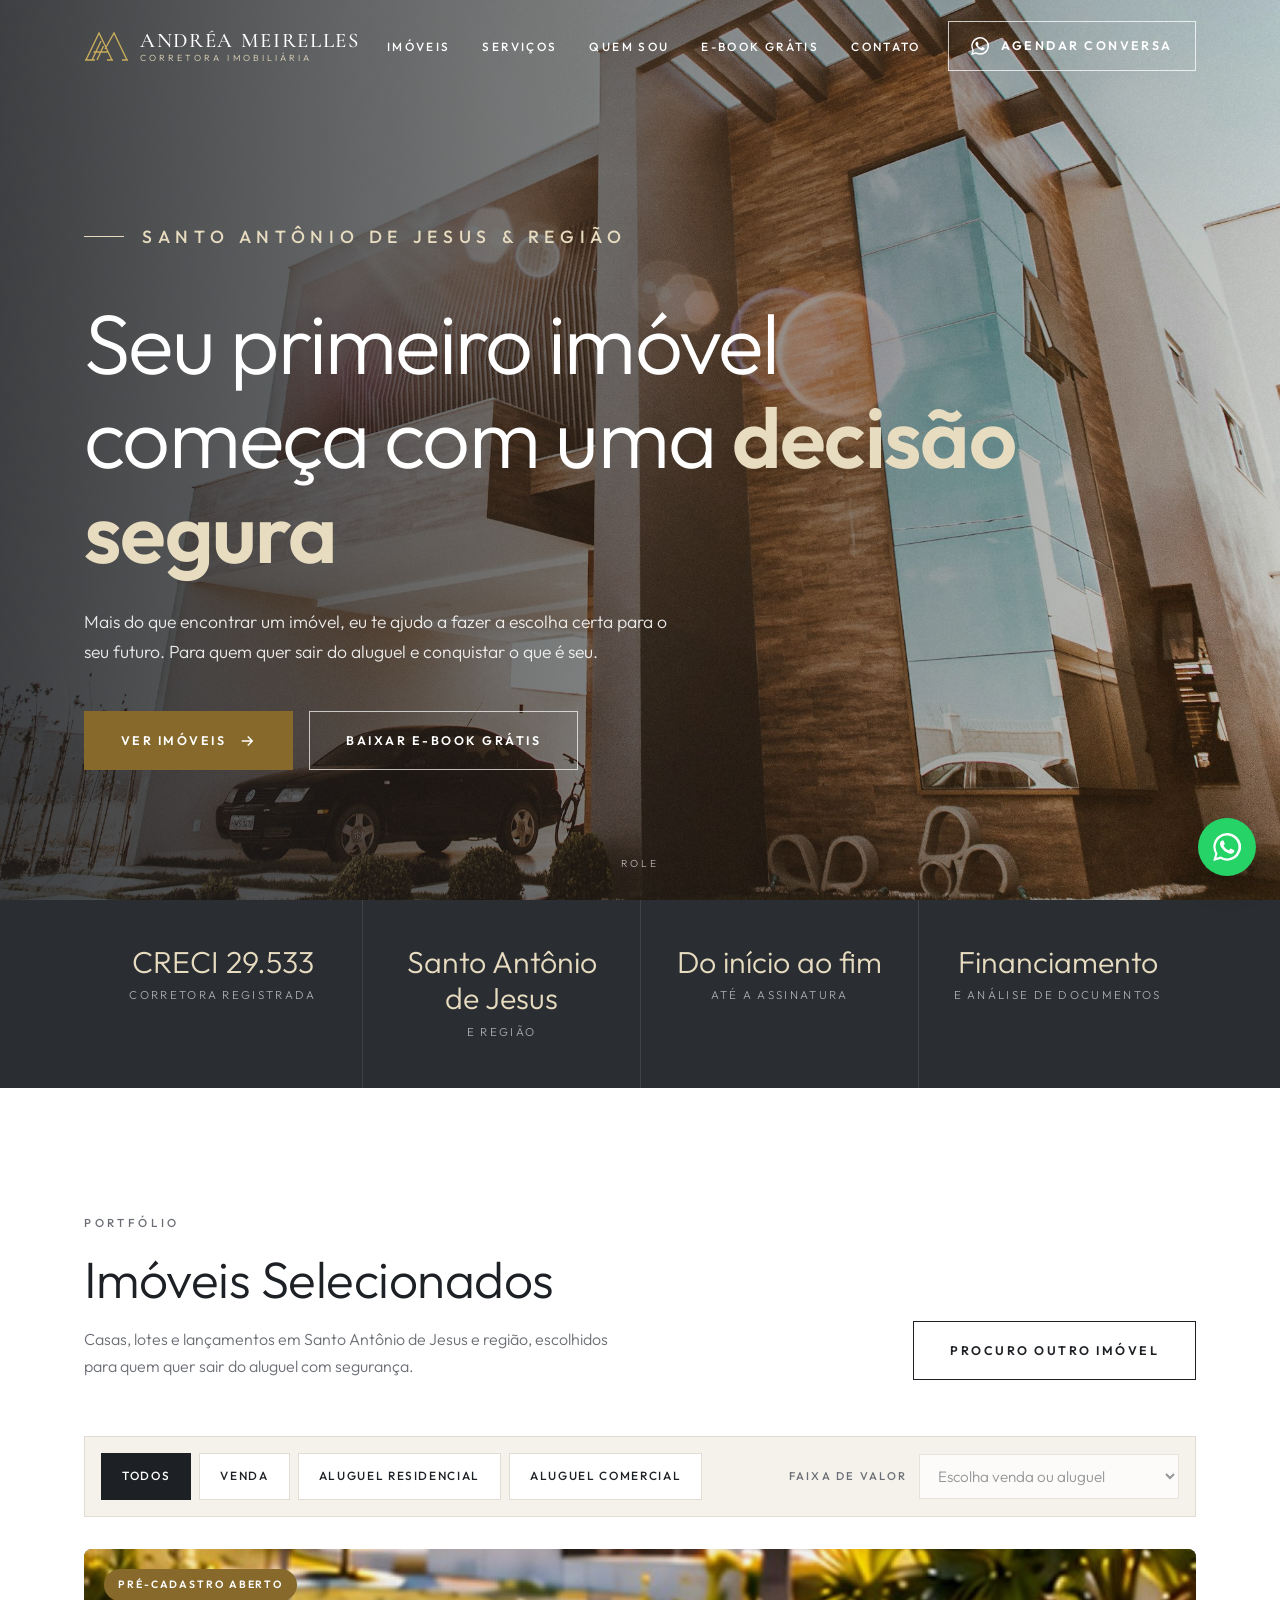
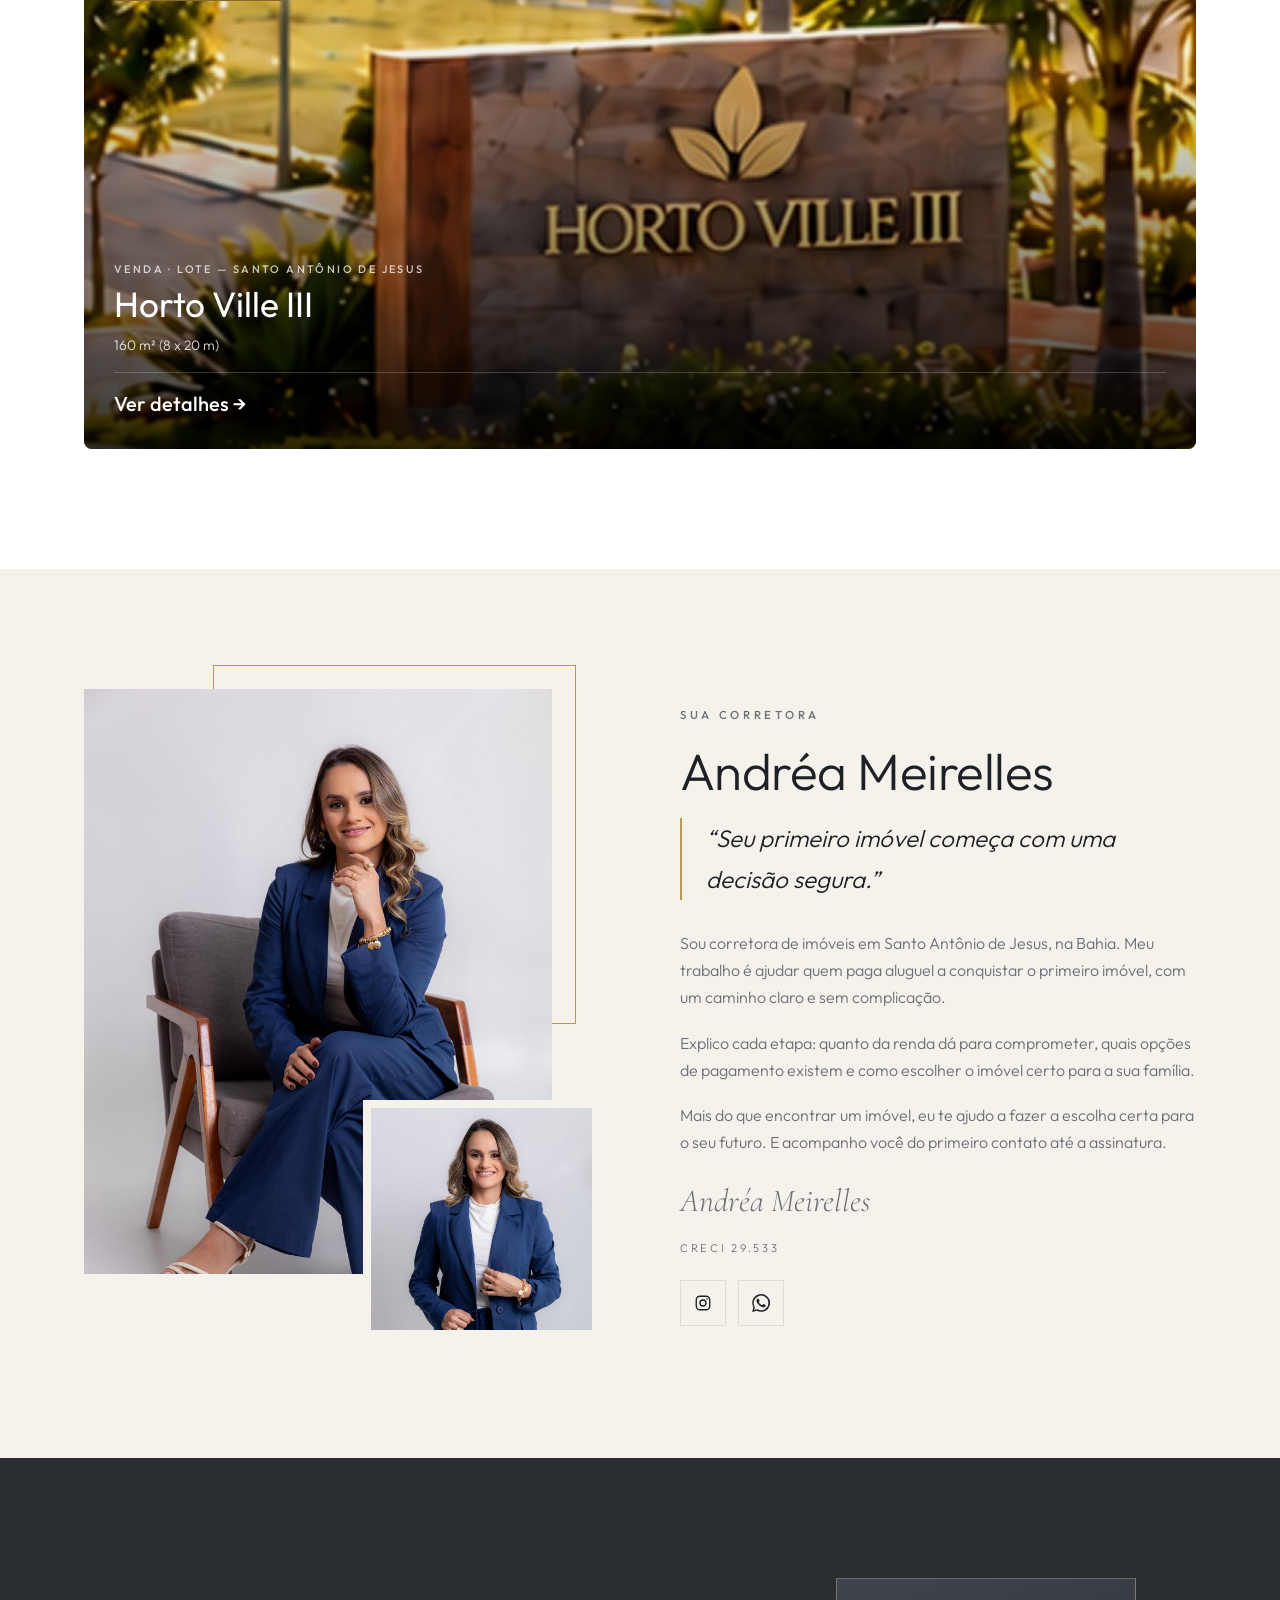
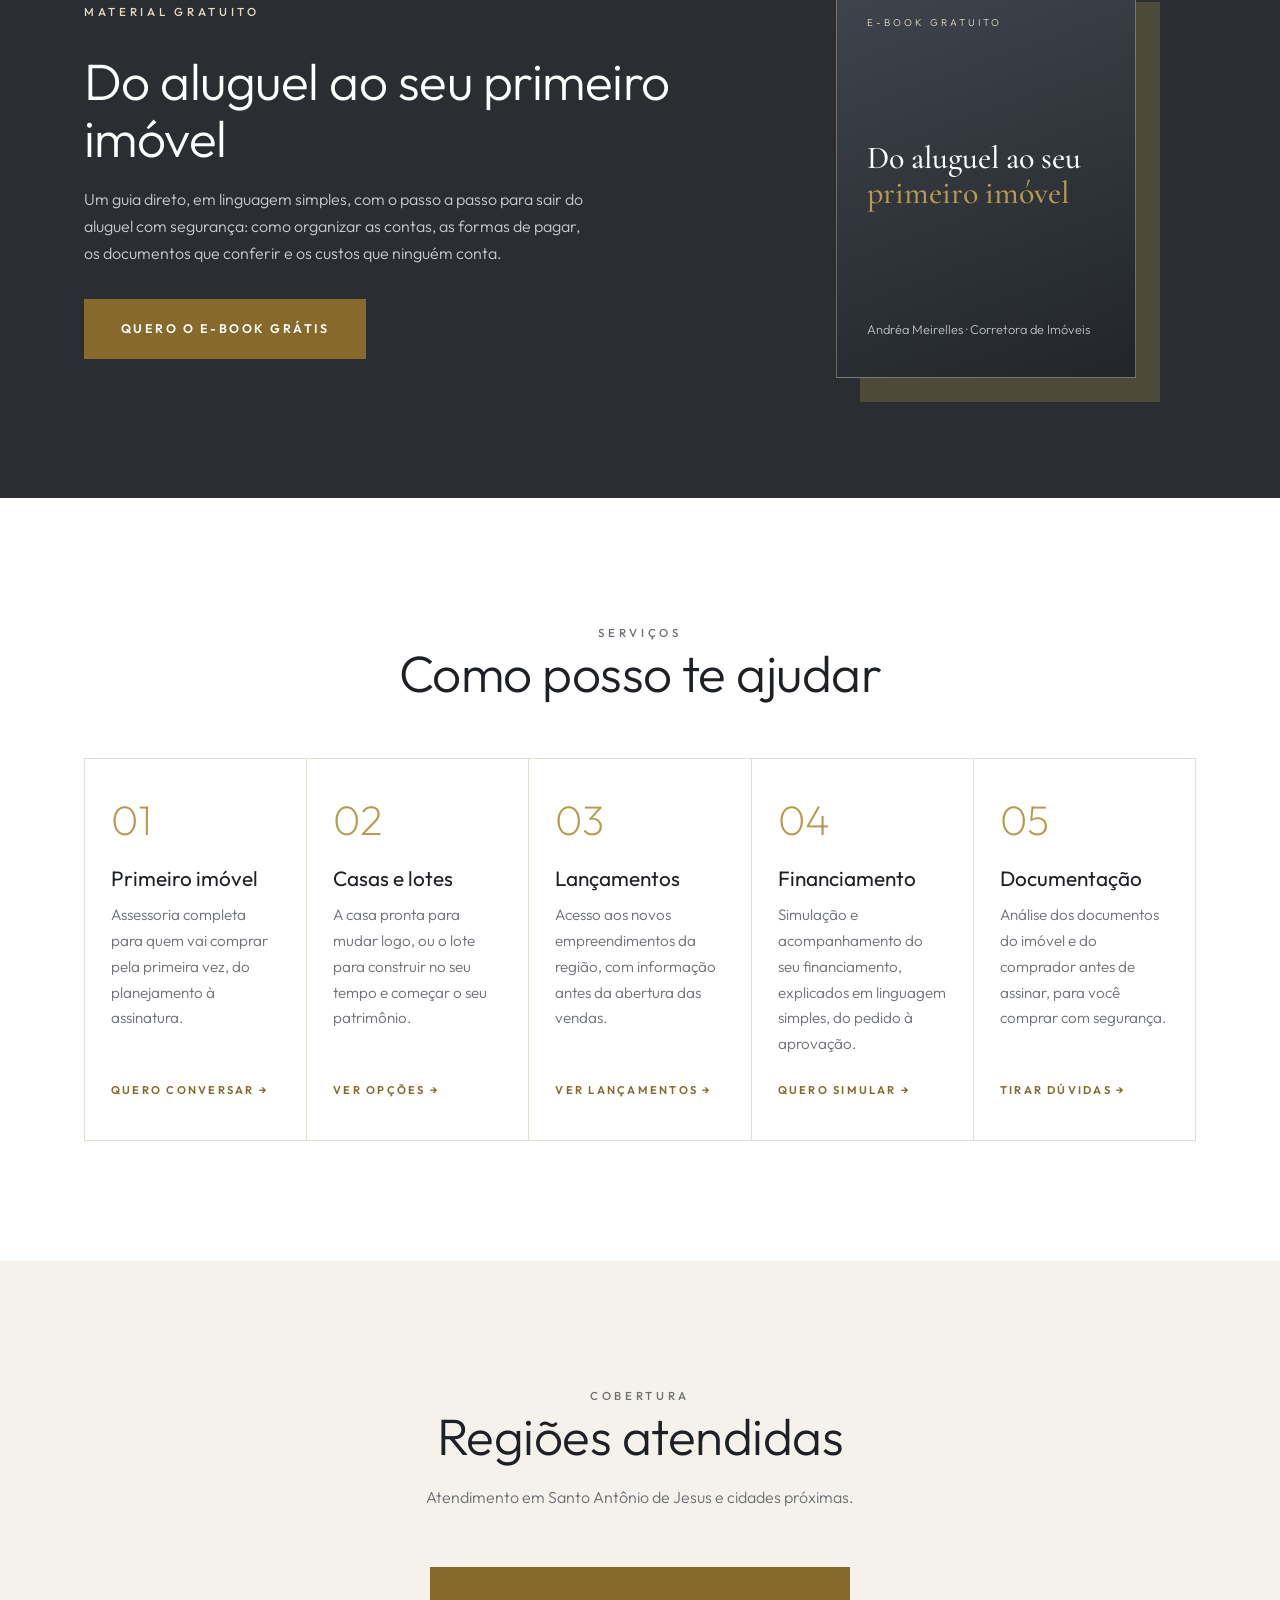
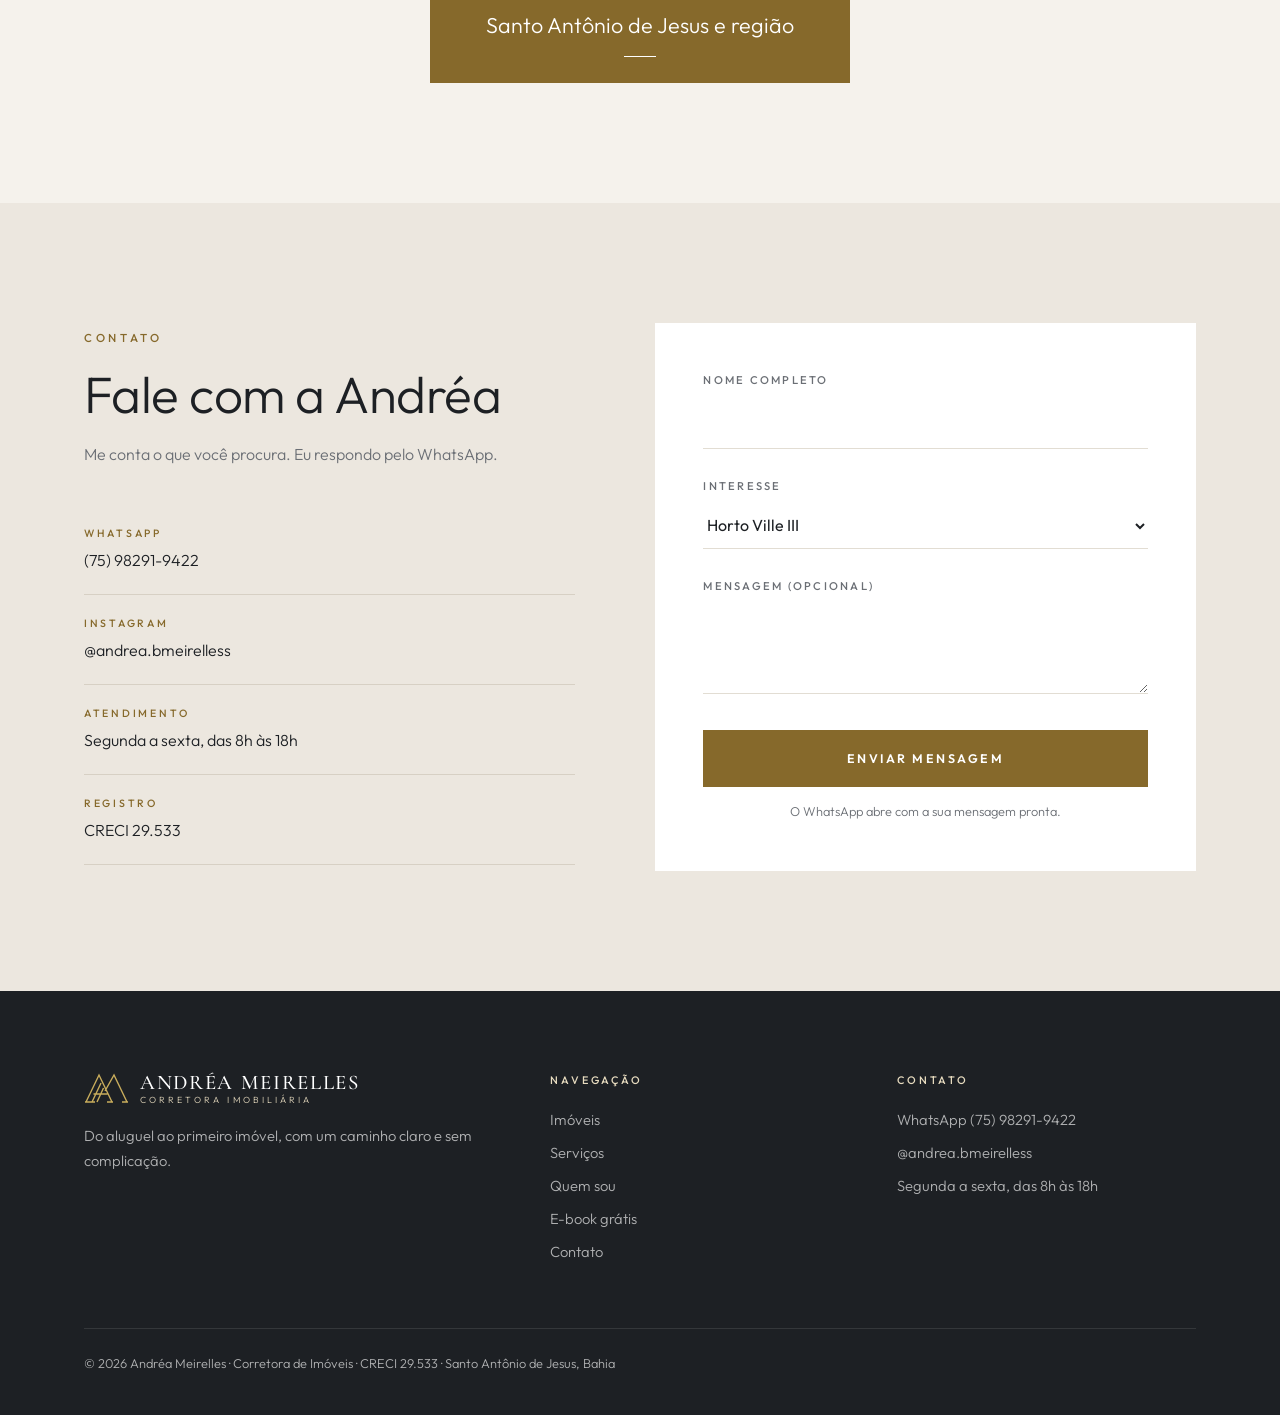
==== index.html @ 2ab8256c "setup: site da corretora com imóveis, filtros, e-book e painel de edição Co-Authored-By: Claude Opus" ====
<!doctype html>
<html lang="pt-BR">
<head>
<meta charset="utf-8">
<meta name="viewport" content="width=device-width, initial-scale=1">
<title>Andréa Meirelles | Corretora de Imóveis em Santo Antônio de Jesus</title>
<meta name="description" content="Andréa Meirelles, corretora de imóveis (CRECI 29.533) em Santo Antônio de Jesus (BA). Terrenos, lotes e lançamentos para quem quer sair do aluguel. Pré-cadastro do Horto Ville III aberto.">
<meta property="og:title" content="Andréa Meirelles | Corretora de Imóveis">
<meta property="og:description" content="Seu primeiro imóvel começa com uma decisão segura.">
<meta property="og:image" content="https://andrea-meirelles.vercel.app/andrea-meirelles.jpg">
<link rel="preconnect" href="https://fonts.googleapis.com">
<link rel="preconnect" href="https://fonts.gstatic.com" crossorigin>
<link href="https://fonts.googleapis.com/css2?family=Outfit:wght@200;300;400;500;600&family=Cormorant+Garamond:ital,wght@0,500;1,500&display=swap" rel="stylesheet">
<link rel="stylesheet" href="/assets/style.css">
</head>
<body data-page="home">

<header class="top" id="top"></header>

<main>
  <section class="hero" id="inicio">
    <img class="hero-bg" id="hero-bg" alt="">
    <div class="wrap">
      <p class="eyebrow" id="hero-eyebrow"></p>
      <h1 id="hero-title"></h1>
      <p id="hero-text"></p>
      <div class="actions">
        <a class="btn btn-gold" href="#imoveis">Ver imóveis <svg viewBox="0 0 24 24" fill="none" stroke="currentColor" stroke-width="2" aria-hidden="true"><path d="M5 12h14M13 6l6 6-6 6"/></svg></a>
        <a class="btn btn-ghost" href="/ebook.html">Baixar e-book grátis</a>
      </div>
    </div>
    <span class="scroll-hint">Role</span>
  </section>

  <section class="stats" aria-label="Credenciais">
    <ul class="wrap">
      <li><strong id="stat-creci">CRECI</strong><span>Corretora registrada</span></li>
      <li><strong>Santo Antônio de Jesus</strong><span>e região</span></li>
      <li><strong>Do início ao fim</strong><span>até a assinatura</span></li>
      <li><strong>Financiamento</strong><span>e análise de documentos</span></li>
    </ul>
  </section>

  <section class="portfolio sec" id="imoveis">
    <div class="wrap">
      <div class="sec-head split reveal">
        <div>
          <p class="eyebrow">Portfólio</p>
          <h2 id="imoveis-titulo"></h2>
          <p id="imoveis-texto"></p>
        </div>
        <a class="btn btn-line" data-wa="Olá, Andréa! Quero saber de outros imóveis disponíveis." href="#" target="_blank" rel="noopener">Procuro outro imóvel</a>
      </div>
      <div class="filters reveal" role="search" aria-label="Filtrar imóveis">
        <div class="fin-tabs" id="fin-tabs">
          <button type="button" class="on" data-fin="" aria-pressed="true">Todos</button>
          <button type="button" data-fin="Venda" aria-pressed="false">Venda</button>
          <button type="button" data-fin="Aluguel residencial" aria-pressed="false">Aluguel residencial</button>
          <button type="button" data-fin="Aluguel comercial" aria-pressed="false">Aluguel comercial</button>
        </div>
        <label class="faixa"><span>Faixa de valor</span><select id="faixa"></select></label>
      </div>
      <div class="grid" id="grid"></div>
    </div>
  </section>

  <section class="video-sec sec" id="video">
    <div class="wrap">
      <div class="sec-head center reveal">
        <p class="eyebrow">Vídeo</p>
        <h2 id="video-titulo"></h2>
        <p id="video-texto"></p>
      </div>
      <div class="reveal" id="video-box"></div>
    </div>
  </section>

  <section class="sec" id="sobre">
    <div class="wrap about">
      <div class="about-pics reveal">
        <img class="main" id="sobre-foto" alt="Andréa Meirelles">
        <img class="small" id="sobre-foto-2" alt="Andréa Meirelles">
      </div>
      <div class="about-text reveal">
        <p class="eyebrow">Sua corretora</p>
        <h2>Andréa Meirelles</h2>
        <blockquote id="sobre-frase"></blockquote>
        <div id="sobre-texto"></div>
        <p class="sign">Andréa Meirelles</p>
        <p class="creci" id="sobre-creci"></p>
        <div class="socials">
          <a id="sobre-ig" href="#" target="_blank" rel="noopener" aria-label="Instagram"><svg viewBox="0 0 24 24" fill="none" stroke="currentColor" stroke-width="1.8" aria-hidden="true"><rect x="3" y="3" width="18" height="18" rx="5"/><circle cx="12" cy="12" r="4"/><circle cx="17.5" cy="6.5" r="1" fill="currentColor" stroke="none"/></svg></a>
          <a id="sobre-wa" href="#" target="_blank" rel="noopener" aria-label="WhatsApp" class="wa-icon"></a>
        </div>
      </div>
    </div>
  </section>

  <section class="ebook-band sec">
    <div class="wrap">
      <div class="reveal">
        <p class="eyebrow">Material gratuito</p>
        <h2>Do aluguel ao seu primeiro imóvel</h2>
        <p>Um guia direto, em linguagem simples, com o passo a passo para sair do aluguel com segurança: como organizar as contas, as formas de pagar, os documentos que conferir e os custos que ninguém conta.</p>
        <a class="btn btn-gold" href="/ebook.html">Quero o e-book grátis</a>
      </div>
      <div class="cover reveal" aria-hidden="true">
        <small>E-book gratuito</small>
        <strong>Do aluguel ao seu <em>primeiro imóvel</em></strong>
        <span>Andréa Meirelles · Corretora de Imóveis</span>
      </div>
    </div>
  </section>

  <section class="services sec" id="servicos">
    <div class="wrap">
      <div class="sec-head center reveal">
        <p class="eyebrow">Serviços</p>
        <h2>Como posso te ajudar</h2>
      </div>
      <div class="svc-grid reveal">
        <a class="svc" data-wa="Olá, Andréa! Quero ajuda para comprar meu primeiro imóvel." href="#" target="_blank" rel="noopener">
          <span class="n">01</span><h3>Primeiro imóvel</h3>
          <p>Assessoria completa para quem vai comprar pela primeira vez, do planejamento à assinatura.</p>
          <span class="more">Quero conversar →</span>
        </a>
        <a class="svc" data-wa="Olá, Andréa! Tenho interesse em casas e lotes." href="#" target="_blank" rel="noopener">
          <span class="n">02</span><h3>Casas e lotes</h3>
          <p>A casa pronta para mudar logo, ou o lote para construir no seu tempo e começar o seu patrimônio.</p>
          <span class="more">Ver opções →</span>
        </a>
        <a class="svc" href="#imoveis">
          <span class="n">03</span><h3>Lançamentos</h3>
          <p>Acesso aos novos empreendimentos da região, com informação antes da abertura das vendas.</p>
          <span class="more">Ver lançamentos →</span>
        </a>
        <a class="svc" data-wa="Olá, Andréa! Quero ajuda com financiamento." href="#" target="_blank" rel="noopener">
          <span class="n">04</span><h3>Financiamento</h3>
          <p>Simulação e acompanhamento do seu financiamento, explicados em linguagem simples, do pedido à aprovação.</p>
          <span class="more">Quero simular →</span>
        </a>
        <a class="svc" data-wa="Olá, Andréa! Quero ajuda com a documentação do imóvel." href="#" target="_blank" rel="noopener">
          <span class="n">05</span><h3>Documentação</h3>
          <p>Análise dos documentos do imóvel e do comprador antes de assinar, para você comprar com segurança.</p>
          <span class="more">Tirar dúvidas →</span>
        </a>
      </div>
    </div>
  </section>

  <section class="sec" aria-labelledby="regioes-titulo">
    <div class="wrap">
      <div class="sec-head center reveal">
        <p class="eyebrow">Cobertura</p>
        <h2 id="regioes-titulo">Regiões atendidas</h2>
        <p>Atendimento em Santo Antônio de Jesus e cidades próximas.</p>
      </div>
      <ul class="cities reveal" id="cidades"></ul>
    </div>
  </section>

  <section class="contact-sec sec" id="contato">
    <div class="wrap contact">
      <div class="reveal">
        <p class="eyebrow">Contato</p>
        <h2>Fale com a Andréa</h2>
        <p style="color:var(--muted)">Me conta o que você procura. Eu respondo pelo WhatsApp.</p>
        <ul class="info" id="info"></ul>
      </div>
      <form class="form reveal" id="contato-form" novalidate>
        <label for="f-nome">Nome completo</label>
        <input id="f-nome" name="nome" type="text" autocomplete="name" required>
        <label for="f-interesse">Interesse</label>
        <select id="f-interesse" name="interesse"></select>
        <label for="f-msg">Mensagem (opcional)</label>
        <textarea id="f-msg" name="mensagem"></textarea>
        <button class="btn btn-gold" type="submit">Enviar mensagem</button>
        <p class="note">O WhatsApp abre com a sua mensagem pronta.</p>
      </form>
    </div>
  </section>
</main>

<footer class="foot" id="foot"></footer>

<a class="float-wa wa-icon" id="float-wa" href="https://wa.me/5575982919422" target="_blank" rel="noopener" aria-label="Falar com a Andréa no WhatsApp"></a>

<script src="/assets/app.js"></script>
</body>
</html>
---- assets/style.css ----
:root {
  --ink: #1d2024;
  --graphite: #3f454d;
  --graphite-deep: #2a2e33;
  --gold: #b89a4e;
  --gold-dark: #86692b;
  --gold-soft: #e8dcc0;
  --cream: #f5f2ec;
  --sand: #ece7df;
  --white: #ffffff;
  --muted: #6b6f75;
  --line: #e2ddd3;
  --wa: #25d366;
}
* { box-sizing: border-box; margin: 0; padding: 0; }
html { scroll-behavior: smooth; }
body {
  font-family: "Outfit", system-ui, sans-serif;
  font-weight: 300;
  background: var(--cream);
  color: var(--ink);
  line-height: 1.7;
  -webkit-font-smoothing: antialiased;
}
a { color: inherit; }
img { display: block; max-width: 100%; }
button { font: inherit; cursor: pointer; }
.wrap { max-width: 1240px; margin: 0 auto; padding: 0 64px; }
section { scroll-margin-top: 90px; }
[hidden] { display: none !important; }

.eyebrow {
  display: inline-block;
  font-size: .72rem;
  font-weight: 500;
  letter-spacing: .32em;
  text-transform: uppercase;
  color: var(--gold-dark);
  margin-bottom: 18px;
}
h1, h2, h3 { font-weight: 300; line-height: 1.12; color: var(--ink); }
h2 { font-size: clamp(2.1rem, 4.2vw, 3.2rem); margin-bottom: 18px; letter-spacing: -.01em; }
.sec { padding: 120px 0; }
.sec-head { margin-bottom: 56px; }
.sec-head p { color: var(--muted); max-width: 34em; }
.sec-head.center { text-align: center; }
.sec-head.center p { margin: 0 auto; }
.sec-head.split { display: flex; justify-content: space-between; align-items: flex-end; gap: 32px; }

/* Botões */
.btn {
  display: inline-flex;
  align-items: center;
  justify-content: center;
  gap: 12px;
  padding: 18px 36px;
  font-size: .78rem;
  font-weight: 600;
  letter-spacing: .2em;
  text-transform: uppercase;
  text-decoration: none;
  border: 1px solid transparent;
  transition: background .2s ease, color .2s ease, border-color .2s ease, transform .2s ease;
}
.btn svg { width: 18px; height: 18px; flex: none; }
.btn-gold { background: var(--gold-dark); color: #fff; }
.btn-gold:hover { background: #6f5622; }
.btn-line { border-color: var(--ink); color: var(--ink); background: transparent; }
.btn-line:hover { background: var(--ink); color: #fff; }
.btn-wa { background: var(--wa); color: #fff; }
.btn-wa:hover { background: #1eb956; }
.btn-ghost { border-color: rgba(255,255,255,.7); color: #fff; }
.btn-ghost:hover { background: rgba(255,255,255,.12); }

/* Cabeçalho */
.top {
  position: fixed;
  inset: 0 0 auto 0;
  z-index: 40;
  transition: background .3s ease, box-shadow .3s ease;
}
.top .wrap { display: flex; align-items: center; justify-content: space-between; height: 92px; gap: 24px; }
.top.solid, body.inner .top { background: rgba(245, 242, 236, .97); box-shadow: 0 1px 0 var(--line); }
.logo { display: flex; align-items: center; gap: 12px; text-decoration: none; color: #fff; }
.logo svg { width: 44px; height: 30px; flex: none; }
.logo span { display: flex; flex-direction: column; line-height: 1.15; white-space: nowrap; }
.logo strong { font-family: "Cormorant Garamond", Georgia, serif; font-weight: 500; font-size: 1.3rem; letter-spacing: .08em; text-transform: uppercase; }
.logo small { font-size: .56rem; letter-spacing: .34em; text-transform: uppercase; color: var(--gold-soft); }
.top.solid .logo, body.inner .logo { color: var(--ink); }
.top.solid .logo small, body.inner .logo small { color: var(--gold-dark); }
.menu { display: flex; gap: 32px; list-style: none; white-space: nowrap; }
.menu a { font-size: .74rem; font-weight: 500; letter-spacing: .2em; text-transform: uppercase; text-decoration: none; color: #fff; }
.menu a:hover { color: var(--gold-soft); }
.top.solid .menu a, body.inner .menu a { color: var(--ink); }
.top.solid .menu a:hover, body.inner .menu a:hover { color: var(--gold-dark); }
.top .btn { white-space: nowrap; padding: 13px 22px; border-color: rgba(255,255,255,.75); color: #fff; }
.top .btn:hover { background: rgba(255,255,255,.12); }
.top.solid .btn, body.inner .top .btn { border-color: var(--ink); color: var(--ink); }
.top.solid .btn:hover, body.inner .top .btn:hover { background: var(--ink); color: #fff; }

/* Capa */
.hero {
  position: relative;
  min-height: 100vh;
  min-height: 100svh;
  display: flex;
  align-items: center;
  color: #fff;
  overflow: hidden;
  background: var(--graphite-deep);
}
.hero-bg { position: absolute; inset: 0; width: 100%; height: 100%; object-fit: cover; object-position: center 68%; }
.hero::after {
  content: "";
  position: absolute;
  inset: 0;
  background: linear-gradient(90deg, rgba(20,22,26,.82) 0%, rgba(20,22,26,.55) 45%, rgba(20,22,26,.2) 100%);
}
.hero .wrap { position: relative; z-index: 1; width: 100%; padding-top: 92px; }
.hero .eyebrow { color: var(--gold-soft); display: flex; align-items: center; gap: 18px; }
.hero .eyebrow::before { content: ""; width: 40px; height: 1px; background: currentColor; }
.hero h1 { color: #fff; font-size: clamp(2.8rem, 6.6vw, 5.6rem); max-width: 11.5em; margin-bottom: 28px; letter-spacing: -.02em; }
.hero h1 b { font-weight: 600; color: var(--gold-soft); }
.hero p { max-width: 34em; font-size: 1.1rem; color: rgba(255,255,255,.88); margin-bottom: 44px; }
.hero .actions { display: flex; flex-wrap: wrap; gap: 16px; }
.scroll-hint { position: absolute; z-index: 1; left: 50%; bottom: 28px; transform: translateX(-50%); font-size: .64rem; letter-spacing: .3em; color: rgba(255,255,255,.65); text-transform: uppercase; }

/* Números */
.stats { background: var(--graphite-deep); color: #fff; }
.stats ul { list-style: none; display: grid; grid-template-columns: repeat(4, 1fr); }
.stats li { padding: 44px 24px; text-align: center; border-left: 1px solid rgba(255,255,255,.1); }
.stats li:first-child { border-left: 0; }
.stats strong { display: block; font-size: 1.9rem; font-weight: 300; color: var(--gold-soft); line-height: 1.2; }
.stats span { font-size: .72rem; letter-spacing: .2em; text-transform: uppercase; color: rgba(255,255,255,.6); }

/* Grade de imóveis */
.portfolio { background: var(--white); }
.grid { display: grid; grid-template-columns: repeat(3, 1fr); gap: 24px; }
.grid.lead { grid-template-columns: 2fr 1fr; grid-auto-rows: 290px; }
.grid.lead .card:first-child { grid-row: span 2; }
.grid.single { grid-template-columns: 1fr; grid-auto-rows: 500px; }
.card {
  position: relative;
  display: block;
  min-height: 290px;
  border-radius: 8px;
  overflow: hidden;
  text-decoration: none;
  color: #fff;
  background: var(--graphite);
}
.card img { position: absolute; inset: 0; width: 100%; height: 100%; object-fit: cover; transition: transform .6s ease; }
.card:hover img { transform: scale(1.05); }
.card::after { content: ""; position: absolute; inset: 0; background: linear-gradient(180deg, rgba(0,0,0,.05) 25%, rgba(0,0,0,.82) 100%); }
.card-body { position: absolute; z-index: 1; left: 0; right: 0; bottom: 0; padding: 28px 30px; }
.card .loc { font-size: .68rem; font-weight: 500; letter-spacing: .22em; text-transform: uppercase; color: rgba(255,255,255,.75); margin-bottom: 6px; }
.card h3 { color: #fff; font-size: 1.6rem; font-weight: 400; margin-bottom: 10px; }
.grid.lead .card:first-child h3, .grid.single .card h3 { font-size: 2.2rem; }
.card .meta { display: flex; flex-wrap: wrap; gap: 6px 18px; font-size: .86rem; color: rgba(255,255,255,.85); }
.card .price { margin-top: 14px; padding-top: 14px; border-top: 1px solid rgba(255,255,255,.2); font-size: 1.25rem; font-weight: 500; }
.tag {
  position: absolute;
  z-index: 1;
  top: 20px;
  left: 20px;
  background: var(--gold-dark);
  color: #fff;
  font-size: .66rem;
  font-weight: 600;
  letter-spacing: .18em;
  text-transform: uppercase;
  padding: 7px 14px;
  border-radius: 999px;
}
.empty { color: var(--muted); }

/* Vídeo destaque */
.video-sec { background: var(--cream); }
.video-frame { position: relative; aspect-ratio: 16 / 9; border: 6px solid var(--gold); background: #000; }
.video-frame iframe { position: absolute; inset: 0; width: 100%; height: 100%; border: 0; }
.video-frame.vertical { aspect-ratio: 9 / 16; max-width: 420px; margin: 0 auto; }

/* Especialista */
.about { display: grid; grid-template-columns: 1fr 1fr; gap: 80px; align-items: center; }
.about-pics { position: relative; padding: 0 48px 64px 0; }
.about-pics::before { content: ""; position: absolute; top: -24px; right: 24px; width: 70%; height: 55%; border: 1px solid var(--gold); }
.about-pics .main { position: relative; width: 100%; aspect-ratio: 4 / 5; object-fit: cover; object-position: center 20%; }
.about-pics .small { position: absolute; right: 0; bottom: 0; width: 46%; aspect-ratio: 1; object-fit: cover; object-position: center 15%; border: 8px solid var(--cream); }
.about-text blockquote { font-size: 1.5rem; font-style: italic; font-weight: 300; border-left: 2px solid var(--gold); padding-left: 24px; margin: 8px 0 30px; color: var(--ink); }
.about-text p { color: var(--muted); margin-bottom: 18px; }
.sign { font-family: "Cormorant Garamond", Georgia, serif; font-style: italic; font-size: 2rem; color: var(--gold-dark); margin-top: 26px; line-height: 1.2; }
.creci { font-size: .7rem; letter-spacing: .24em; text-transform: uppercase; color: var(--muted); }
.socials { display: flex; gap: 12px; margin-top: 22px; }
.socials a { width: 46px; height: 46px; border: 1px solid var(--line); display: grid; place-items: center; color: var(--ink); transition: border-color .2s ease, color .2s ease; }
.socials a:hover { border-color: var(--gold); color: var(--gold-dark); }
.socials svg { width: 18px; height: 18px; }

/* E-book */
.ebook-band { background: var(--graphite-deep); color: #fff; overflow: hidden; }
.ebook-band .wrap { display: grid; grid-template-columns: 1.2fr .8fr; gap: 64px; align-items: center; }
.ebook-band h2 { color: #fff; }
.ebook-band p { color: rgba(255,255,255,.75); margin-bottom: 32px; max-width: 32em; }
.ebook-band .eyebrow { color: var(--gold-soft); }
.cover {
  aspect-ratio: 3 / 4;
  max-width: 300px;
  margin: 0 auto;
  background: linear-gradient(160deg, #3f454d, #22262b);
  border: 1px solid rgba(232, 220, 192, .35);
  box-shadow: 24px 24px 0 rgba(184, 154, 78, .25);
  padding: 36px 30px;
  display: flex;
  flex-direction: column;
  justify-content: space-between;
  transform: rotate(-3deg);
}
.cover small { font-size: .62rem; letter-spacing: .3em; text-transform: uppercase; color: var(--gold-soft); }
.cover strong { font-family: "Cormorant Garamond", Georgia, serif; font-weight: 500; font-size: 2rem; line-height: 1.1; color: #fff; }
.cover em { font-style: normal; color: var(--gold); }
.cover span { font-size: .8rem; color: rgba(255,255,255,.7); }

/* Serviços */
.services { background: var(--white); }
.svc-grid { display: grid; grid-template-columns: repeat(5, 1fr); gap: 1px; background: var(--line); border: 1px solid var(--line); }
.svc { background: var(--white); padding: 40px 26px; text-decoration: none; display: flex; flex-direction: column; transition: background .2s ease; }
.svc:hover { background: var(--cream); }
.svc .n { font-size: 2.6rem; font-weight: 200; color: var(--gold); line-height: 1; margin-bottom: 26px; }
.svc h3 { font-size: 1.3rem; font-weight: 400; margin-bottom: 12px; }
.svc p { color: var(--muted); font-size: .95rem; flex: 1; }
.svc .more { margin-top: 24px; font-size: .7rem; font-weight: 600; letter-spacing: .2em; text-transform: uppercase; color: var(--gold-dark); }

/* Regiões */
.cities { display: flex; flex-wrap: wrap; justify-content: center; gap: 16px; list-style: none; }
.cities li { min-width: min(100%, 420px); text-align: center; }
.cities li::after { left: 50% !important; transform: translateX(-50%); }
.cities li {
  position: relative;
  padding: 40px 32px;
  background: var(--graphite);
  color: #fff;
  font-size: 1.35rem;
  font-weight: 300;
  overflow: hidden;
}
.cities li::after { content: ""; position: absolute; left: 32px; bottom: 26px; width: 32px; height: 1px; background: var(--gold); }
.cities li:first-child { background: var(--gold-dark); }
.cities li:first-child::after { background: #fff; }

/* Contato */
.contact-sec { background: var(--sand); }
.contact { display: grid; grid-template-columns: 1fr 1.1fr; gap: 80px; }
.info { list-style: none; margin-top: 36px; }
.info li { padding: 20px 0; border-bottom: 1px solid #d7d0c4; }
.info small { display: block; font-size: .66rem; font-weight: 500; letter-spacing: .26em; text-transform: uppercase; color: var(--gold-dark); margin-bottom: 4px; }
.info a { text-decoration: none; }
.info a:hover { color: var(--gold-dark); }
.form { background: var(--white); padding: 48px; }
.form label { display: block; font-size: .7rem; font-weight: 500; letter-spacing: .2em; text-transform: uppercase; color: var(--muted); margin-bottom: 8px; }
.form input, .form select, .form textarea {
  width: 100%;
  font: inherit;
  font-weight: 400;
  font-size: 1rem;
  color: var(--ink);
  background: transparent;
  border: 0;
  border-bottom: 1px solid var(--line);
  padding: 10px 0 12px;
  margin-bottom: 28px;
  border-radius: 0;
}
.form input:focus, .form select:focus, .form textarea:focus { outline: 0; border-bottom-color: var(--gold-dark); }
.form textarea { min-height: 90px; resize: vertical; }
.form .btn { width: 100%; border: 0; }
.form .note { font-size: .8rem; color: var(--muted); margin-top: 14px; text-align: center; }

/* Rodapé */
.foot { background: var(--ink); color: rgba(255,255,255,.65); padding: 80px 0 40px; font-size: .92rem; }
.foot-grid { display: grid; grid-template-columns: 1.4fr 1fr 1fr; gap: 48px; }
.foot h4 { font-size: .68rem; font-weight: 500; letter-spacing: .26em; text-transform: uppercase; color: var(--gold-soft); margin-bottom: 18px; }
.foot ul { list-style: none; }
.foot li { margin-bottom: 8px; }
.foot a { text-decoration: none; }
.foot a:hover { color: #fff; }
.foot .logo { color: #fff; margin-bottom: 18px; }
.foot-bottom { margin-top: 56px; padding-top: 24px; border-top: 1px solid rgba(255,255,255,.1); font-size: .8rem; }

/* WhatsApp flutuante */
.float-wa {
  position: fixed;
  right: 24px;
  bottom: 24px;
  z-index: 50;
  width: 58px;
  height: 58px;
  border-radius: 50%;
  background: var(--wa);
  color: #fff;
  display: grid;
  place-items: center;
  box-shadow: 0 10px 28px rgba(0,0,0,.22);
  transition: transform .2s ease;
}
.float-wa:hover { transform: scale(1.06); }
.float-wa svg { width: 28px; height: 28px; }

/* Página do imóvel */
.gallery { padding-top: 92px; background: var(--white); }
.stage { position: relative; height: min(72vh, 680px); background: var(--graphite-deep); overflow: hidden; }
.stage img { width: 100%; height: 100%; object-fit: contain; }
.stage .nav-btn {
  position: absolute;
  top: 50%;
  transform: translateY(-50%);
  width: 52px;
  height: 52px;
  border-radius: 50%;
  border: 0;
  background: rgba(255,255,255,.9);
  color: var(--ink);
  display: grid;
  place-items: center;
}
.stage .prev { left: 20px; }
.stage .next { right: 20px; }
.stage .nav-btn svg { width: 20px; height: 20px; }
.stage .count { position: absolute; right: 20px; bottom: 20px; background: rgba(0,0,0,.6); color: #fff; font-size: .8rem; padding: 6px 12px; border-radius: 999px; }
.thumbs { display: flex; gap: 10px; padding: 14px 64px; overflow-x: auto; background: var(--cream); }
.thumbs button { flex: none; width: 128px; height: 84px; border: 2px solid transparent; padding: 0; background: none; opacity: .7; }
.thumbs button.on { border-color: var(--gold-dark); opacity: 1; }
.thumbs img { width: 100%; height: 100%; object-fit: cover; }
.thumbs .vid { position: relative; background: var(--ink); color: #fff; font-size: .7rem; letter-spacing: .14em; text-transform: uppercase; display: grid; place-items: center; }

.detail { display: grid; grid-template-columns: 1fr 360px; gap: 56px; align-items: start; padding: 56px 0 120px; }
.crumbs { font-size: .74rem; letter-spacing: .14em; text-transform: uppercase; color: var(--muted); margin-bottom: 14px; }
.crumbs a { text-decoration: none; }
.crumbs a:hover { color: var(--gold-dark); }
.detail h1 { font-size: clamp(2rem, 3.6vw, 2.8rem); margin-bottom: 10px; }
.detail .where { color: var(--muted); margin-bottom: 24px; display: flex; align-items: center; gap: 8px; }
.detail .where svg { width: 16px; height: 16px; color: var(--gold-dark); }
.chips { display: flex; flex-wrap: wrap; gap: 12px; padding-bottom: 28px; border-bottom: 1px solid var(--line); margin-bottom: 28px; }
.chip { display: inline-flex; align-items: center; gap: 8px; border: 1px solid var(--line); border-radius: 999px; padding: 10px 20px; font-size: .74rem; font-weight: 500; letter-spacing: .16em; text-transform: uppercase; background: transparent; color: var(--ink); text-decoration: none; }
.chip:hover { border-color: var(--ink); }
.chip svg { width: 15px; height: 15px; }
.facts { display: flex; flex-wrap: wrap; gap: 14px 36px; margin-bottom: 40px; }
.facts div { font-size: .98rem; }
.facts b { font-weight: 500; }
.detail h2 { font-size: 1.5rem; font-weight: 400; padding-bottom: 14px; border-bottom: 1px solid var(--line); margin: 40px 0 22px; }
.desc p { margin-bottom: 16px; color: #3b3f45; }
.checks { list-style: none; display: grid; grid-template-columns: 1fr 1fr; gap: 12px 28px; }
.checks li { position: relative; padding-left: 28px; }
.checks li::before { content: ""; position: absolute; left: 3px; top: .55em; width: 12px; height: 6px; border-left: 2px solid var(--gold-dark); border-bottom: 2px solid var(--gold-dark); transform: rotate(-45deg); }
.videos { display: grid; gap: 24px; }
.side { position: sticky; top: 116px; background: var(--white); border: 1px solid var(--line); border-radius: 8px; padding: 32px; box-shadow: 0 20px 50px rgba(0,0,0,.05); }
.side .k { font-size: .66rem; letter-spacing: .26em; text-transform: uppercase; color: var(--muted); }
.side .v { font-size: 1.7rem; font-weight: 500; margin-bottom: 24px; line-height: 1.3; }
.side .btn { width: 100%; margin-bottom: 12px; }
.side hr { border: 0; border-top: 1px solid var(--line); margin: 20px 0; }
.side .agent { text-align: center; }
.side .agent img { width: 72px; height: 72px; border-radius: 50%; object-fit: cover; object-position: center 15%; margin: 0 auto 10px; }
.side .agent strong { display: block; font-weight: 500; }
.side .agent span { font-size: .78rem; color: var(--muted); }
.side .ebook-mini { display: block; margin-top: 18px; padding: 16px; background: var(--cream); text-decoration: none; font-size: .9rem; border-left: 2px solid var(--gold); }
.side .ebook-mini b { font-weight: 500; color: var(--gold-dark); }
.share-ok { font-size: .8rem; color: var(--gold-dark); margin-left: 6px; }

/* Página do e-book */
.lp { min-height: 100vh; display: grid; grid-template-columns: 1fr 1fr; }
.lp-left { background: var(--graphite-deep); color: #fff; padding: 140px 64px 80px; display: flex; flex-direction: column; justify-content: center; }
.lp-left h1 { color: #fff; font-size: clamp(2.2rem, 4.4vw, 3.6rem); margin-bottom: 24px; }
.lp-left h1 b { font-weight: 600; color: var(--gold-soft); }
.lp-left p { color: rgba(255,255,255,.78); margin-bottom: 28px; max-width: 32em; }
.lp-left .eyebrow { color: var(--gold-soft); }
.lp-left ul { list-style: none; margin-bottom: 40px; }
.lp-left li { position: relative; padding-left: 30px; margin-bottom: 12px; color: rgba(255,255,255,.9); }
.lp-left li::before { content: ""; position: absolute; left: 3px; top: .55em; width: 12px; height: 6px; border-left: 2px solid var(--gold); border-bottom: 2px solid var(--gold); transform: rotate(-45deg); }
.lp-left .cover { margin: 0; transform: rotate(-2deg); max-width: 220px; padding: 26px 22px; }
.lp-left .cover strong { font-size: 1.5rem; }
.lp-right { padding: 140px 64px 80px; display: flex; flex-direction: column; justify-content: center; }
.lp-right .form { padding: 44px; box-shadow: 0 20px 60px rgba(0,0,0,.08); }
.lp-right h2 { font-size: 1.9rem; margin-bottom: 8px; }
.lp-right .sub { color: var(--muted); margin-bottom: 30px; }
.done { text-align: center; }
.done h2 { margin-bottom: 12px; }
.done p { color: var(--muted); margin-bottom: 24px; }
.done .btn { width: 100%; margin-bottom: 12px; }

/* Revelar ao rolar */
.reveal { opacity: 0; transform: translateY(24px); transition: opacity .8s ease, transform .8s ease; }
.reveal.in { opacity: 1; transform: none; }
@media (prefers-reduced-motion: reduce) { .reveal { opacity: 1; transform: none; transition: none; } html { scroll-behavior: auto; } }

@media (max-width: 1240px) { .menu { gap: 22px; } .menu a { letter-spacing: .14em; } }
@media (max-width: 1080px) {
  .wrap { padding: 0 32px; }
  .menu { display: none; }
  .grid, .grid.lead { grid-template-columns: 1fr 1fr; grid-auto-rows: 320px; }
  .grid.lead .card:first-child { grid-column: span 2; grid-row: auto; }
  .about, .contact, .ebook-band .wrap { grid-template-columns: 1fr; gap: 56px; }
  .about-pics { max-width: 520px; }
  .svc-grid { grid-template-columns: 1fr 1fr; }
  .svc:last-child { grid-column: span 2; }
  .detail { grid-template-columns: 1fr; }
  .side { position: static; }
  .lp { grid-template-columns: 1fr; }
  .lp-left { padding-top: 130px; }
  .lp-right { padding-top: 56px; }
  .thumbs { padding: 14px 32px; }
}
@media (max-width: 680px) {
  .wrap { padding: 0 16px; }
  .sec { padding: 80px 0; }
  .top .wrap { height: 72px; }
  .top .btn span { display: none; }
  .top .btn { padding: 11px 14px; }
  .logo strong { font-size: 1.05rem; }
  .logo svg { width: 36px; }
  .hero .wrap { padding-top: 72px; }
  .hero .btn { width: 100%; }
  .stats ul { grid-template-columns: 1fr 1fr; }
  .stats li { padding: 28px 12px; border-top: 1px solid rgba(255,255,255,.1); }
  .stats li:nth-child(3) { border-left: 0; }
  .stats strong { font-size: 1.4rem; }
  .sec-head.split { flex-direction: column; align-items: flex-start; }
  .grid, .grid.lead, .grid.single { grid-template-columns: 1fr; grid-auto-rows: 380px; }
  .grid.lead .card:first-child { grid-column: auto; }
  .grid.lead .card:first-child h3, .grid.single .card h3 { font-size: 1.8rem; }
  .card-body { padding: 22px; }
  .about-pics { padding: 0 24px 48px 0; }
  .svc-grid { grid-template-columns: 1fr; }
  .svc:last-child { grid-column: auto; }
  .form { padding: 32px 22px; }
  .foot-grid { grid-template-columns: 1fr; gap: 36px; }
  .stage { height: 56vh; }
  .stage .nav-btn { width: 42px; height: 42px; }
  .thumbs { padding: 10px 16px; }
  .thumbs button { width: 96px; height: 64px; }
  .checks { grid-template-columns: 1fr; }
  .side { padding: 24px; }
  .lp-left, .lp-right { padding-left: 16px; padding-right: 16px; }
  .lp-left .cover { display: none; }
  .lp-right .form { padding: 30px 20px; }
  .btn { padding: 17px 24px; }
}

.side .btn { letter-spacing: .12em; padding: 17px 18px; }

/* Filtros de imóveis */
.filters { display: flex; flex-wrap: wrap; justify-content: space-between; align-items: center; gap: 16px 24px; margin-bottom: 32px; padding: 16px; background: var(--cream); border: 1px solid var(--line); }
.fin-tabs { display: flex; flex-wrap: wrap; gap: 8px; }
.fin-tabs button { border: 1px solid var(--line); background: var(--white); color: var(--ink); padding: 12px 20px; font-size: .74rem; font-weight: 500; letter-spacing: .14em; text-transform: uppercase; transition: background .2s ease, color .2s ease, border-color .2s ease; }
.fin-tabs button:hover { border-color: var(--ink); }
.fin-tabs button.on { background: var(--ink); border-color: var(--ink); color: #fff; }
.faixa { display: flex; align-items: center; gap: 12px; }
.faixa span { font-size: .7rem; font-weight: 500; letter-spacing: .2em; text-transform: uppercase; color: var(--muted); white-space: nowrap; }
.faixa select { font: inherit; font-size: .95rem; color: var(--ink); background: var(--white); border: 1px solid var(--line); padding: 11px 14px; min-width: 260px; }
.faixa select:disabled { color: var(--muted); }
.grid .empty { grid-column: 1 / -1; padding: 48px 24px; text-align: center; background: var(--cream); }
.grid .empty p { margin-bottom: 20px; }
@media (max-width: 680px) {
  .filters { padding: 12px; }
  .fin-tabs { display: grid; grid-template-columns: 1fr 1fr; width: 100%; }
  .fin-tabs button { padding: 12px 8px; letter-spacing: .08em; }
  .faixa { flex-direction: column; align-items: stretch; width: 100%; gap: 6px; }
  .faixa select { min-width: 0; width: 100%; }
}
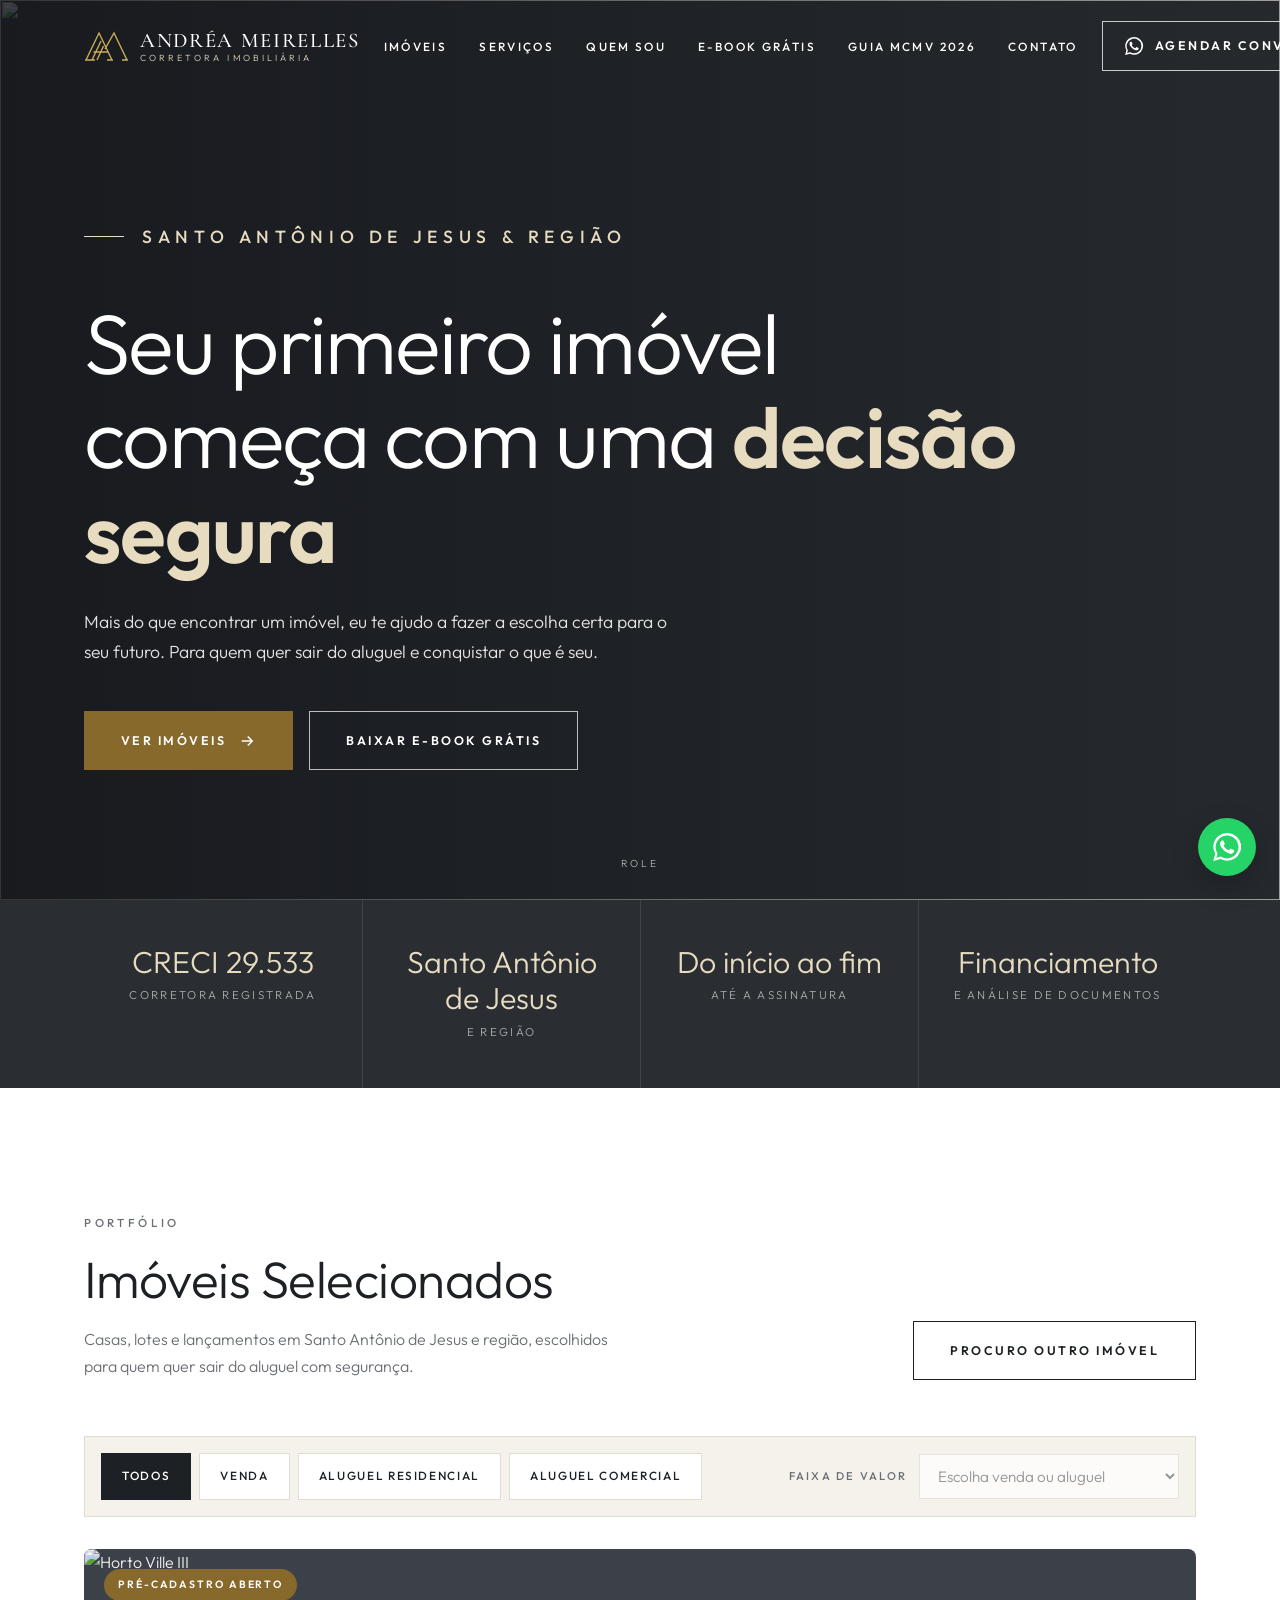
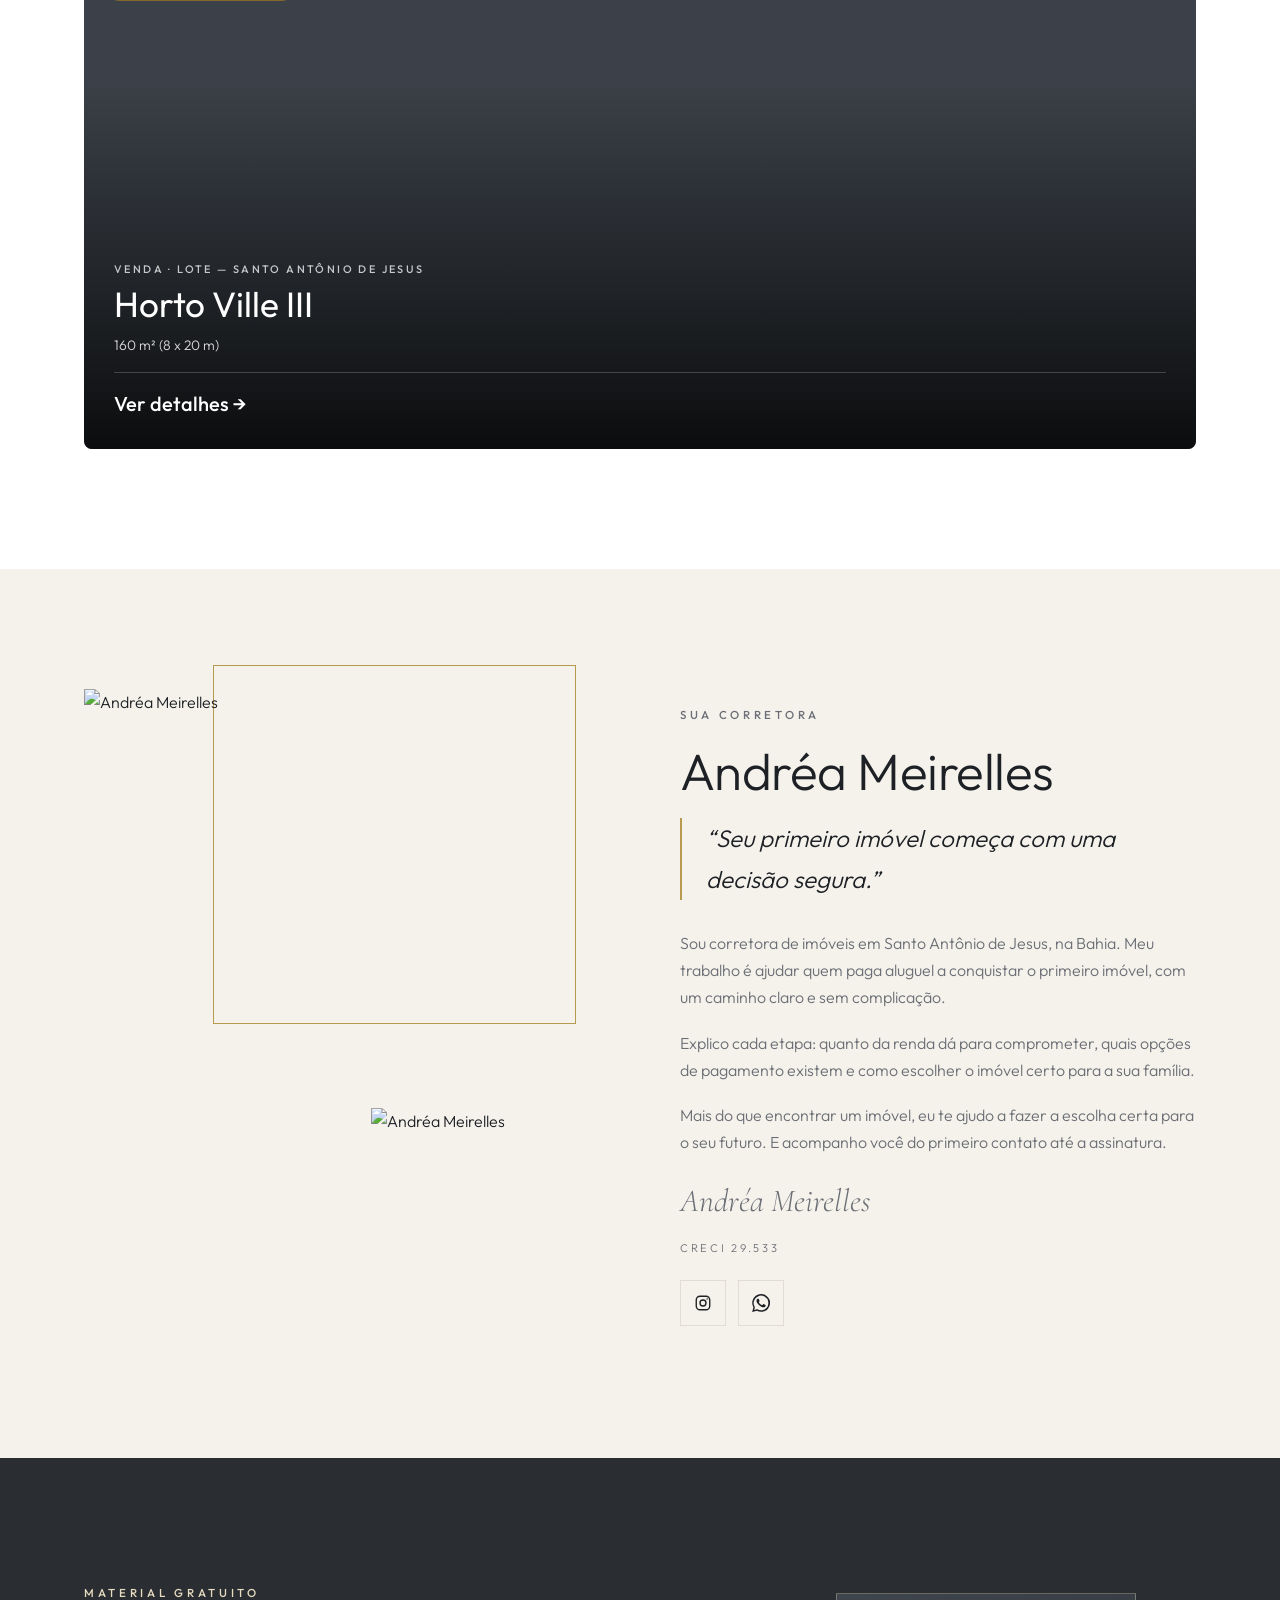
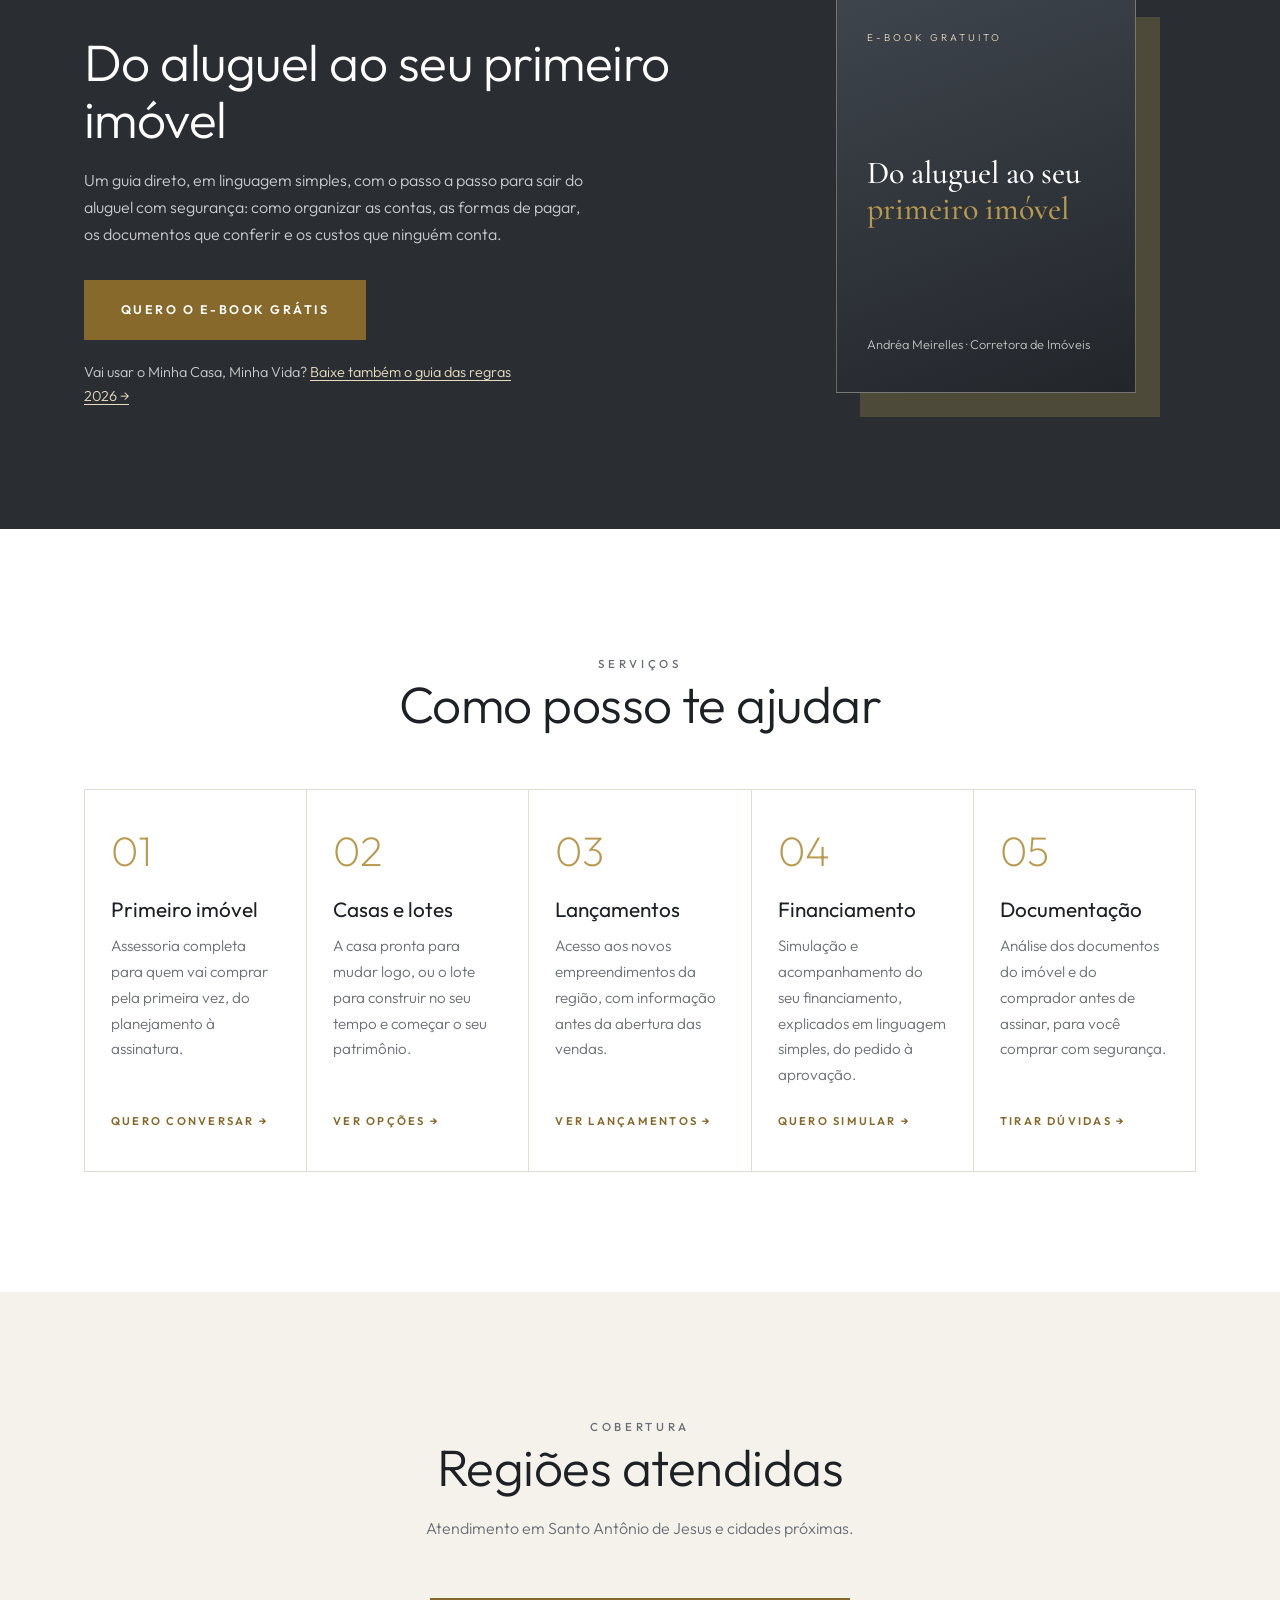
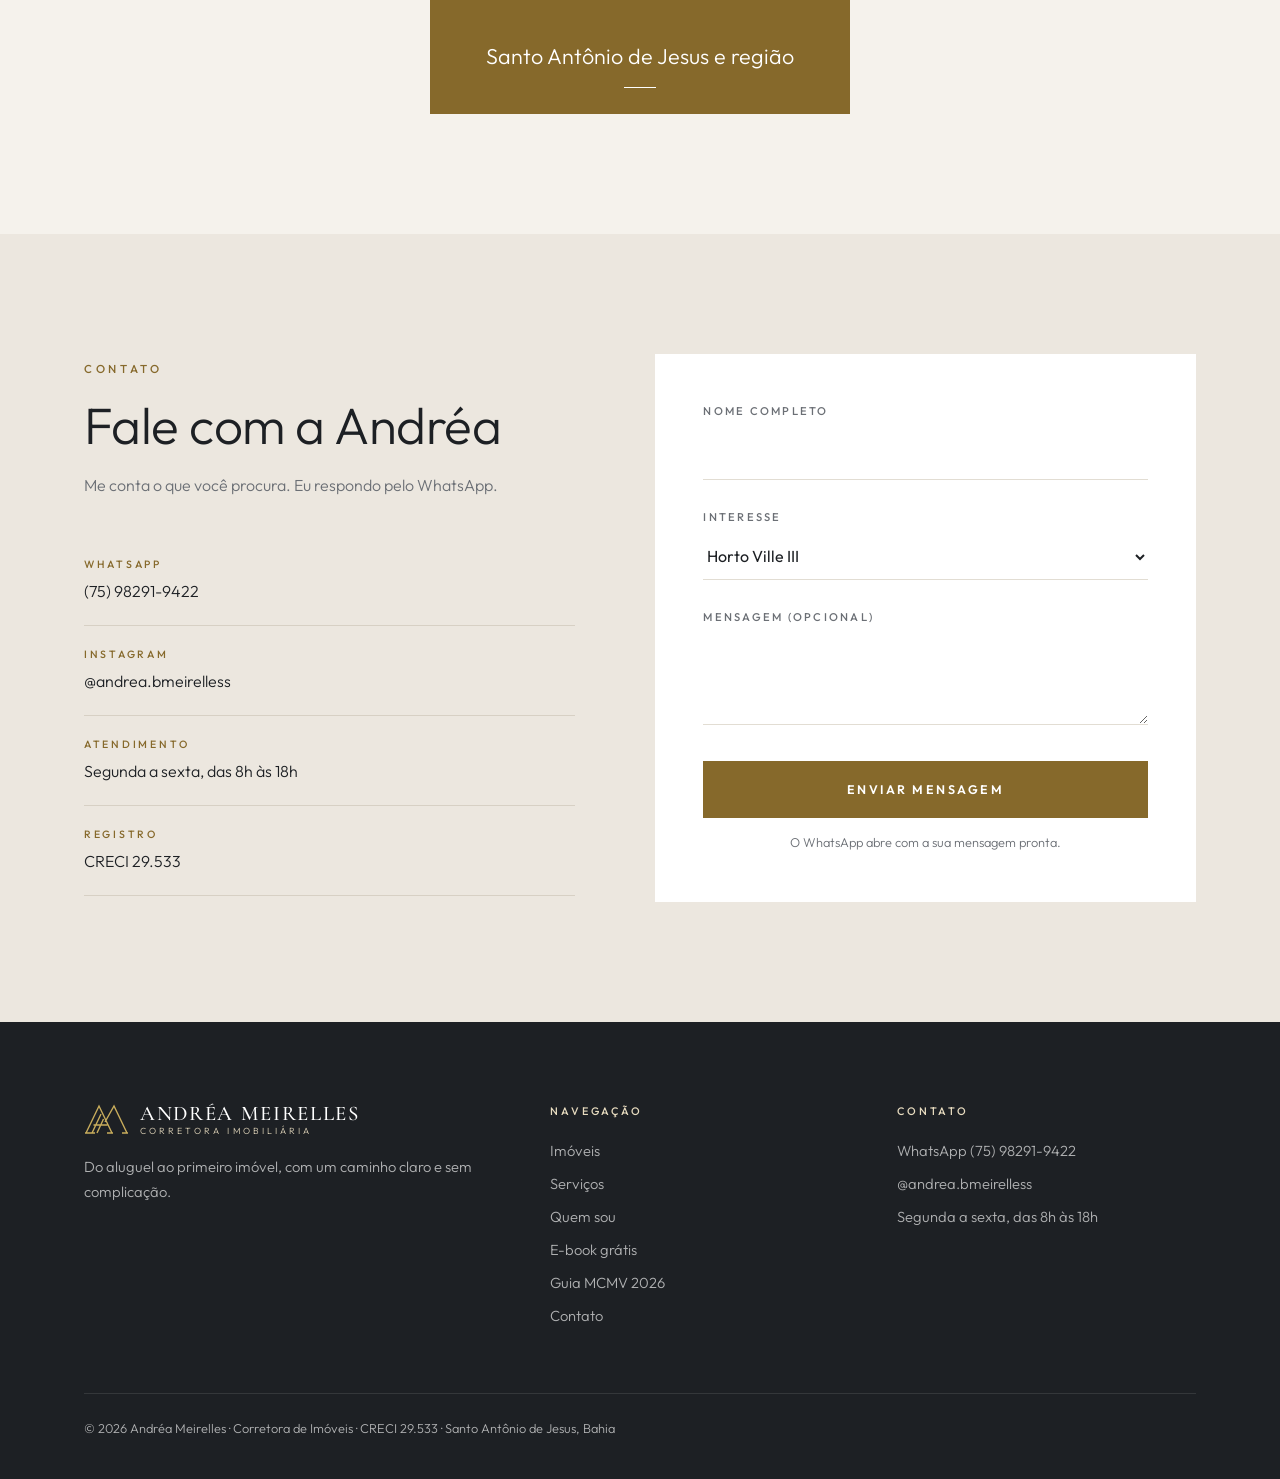
==== commit ee29cd73: "campanha: segundo e-book no site — Guia Minha Casa, Minha Vida 2026 com página de cadastro, página d" ====
--- a/index.html
+++ b/index.html
@@ -103,6 +103,7 @@
         <h2>Do aluguel ao seu primeiro imóvel</h2>
         <p>Um guia direto, em linguagem simples, com o passo a passo para sair do aluguel com segurança: como organizar as contas, as formas de pagar, os documentos que conferir e os custos que ninguém conta.</p>
         <a class="btn btn-gold" href="/ebook.html">Quero o e-book grátis</a>
+        <p class="ebook-also">Vai usar o Minha Casa, Minha Vida? <a href="/ebook-mcmv.html">Baixe também o guia das regras 2026 →</a></p>
       </div>
       <div class="cover reveal" aria-hidden="true">
         <small>E-book gratuito</small>
--- a/assets/style.css
+++ b/assets/style.css
@@ -201,6 +201,8 @@
 .ebook-band h2 { color: #fff; }
 .ebook-band p { color: rgba(255,255,255,.75); margin-bottom: 32px; max-width: 32em; }
 .ebook-band .eyebrow { color: var(--gold-soft); }
+.ebook-band .ebook-also { margin: 20px 0 0; font-size: .9rem; }
+.ebook-band .ebook-also a { color: var(--gold-soft); text-decoration: underline; text-underline-offset: 3px; }
 .cover {
   aspect-ratio: 3 / 4;
   max-width: 300px;
